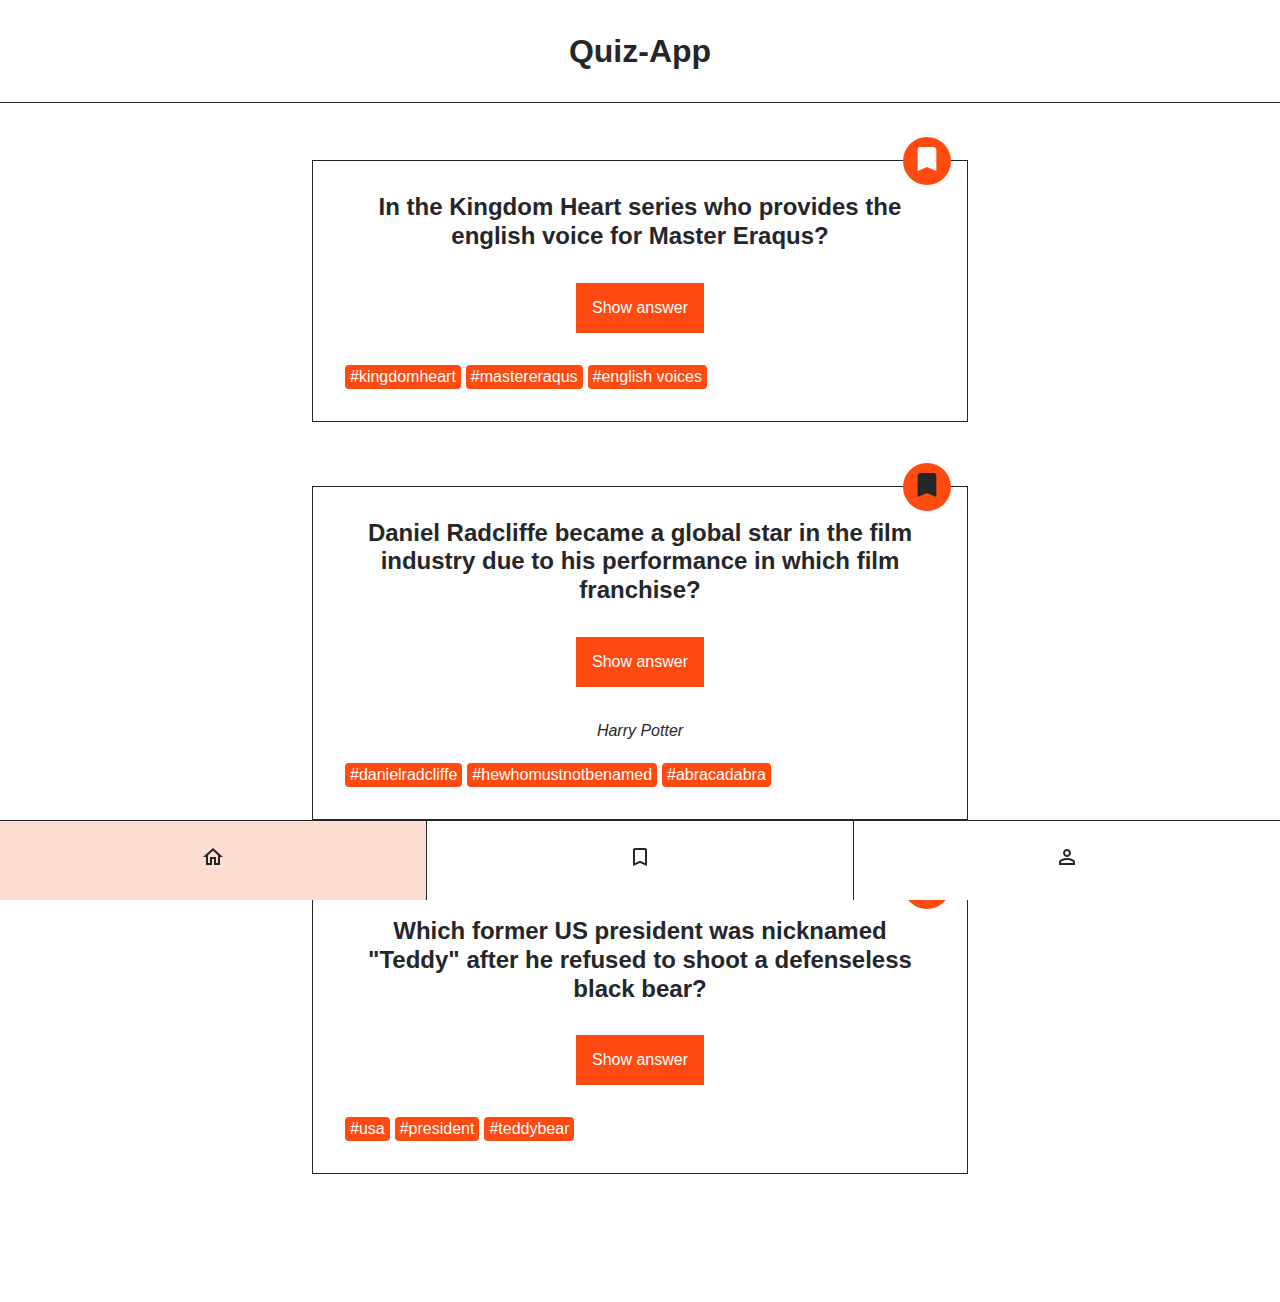
==== index.html @ 685d36dc "Initial commit" ====
<!DOCTYPE html>
<html lang="en">
  <head>
    <meta charset="UTF-8" />
    <meta http-equiv="X-UA-Compatible" content="IE=edge" />
    <meta name="viewport" content="width=device-width, initial-scale=1.0" />
    <title>Quiz-App</title>
    <link rel="stylesheet" href="./styles.css" />
  </head>
  <body>
    <header class="header">
      <h1 class="header__title">Quiz-App</h1>
    </header>
    <main>
      <ul class="card-list">
        <!--
                FIRST CARD
              -->
        <li class="card-list__item">
          <article class="card">
            <h2 class="card__question">
              In the Kingdom Heart series who provides the english voice for
              Master Eraqus?
            </h2>
            <button class="card__button-answer" type="button">
              Show answer
            </button>
            <p class="card__answer">Mark Hamill</p>
            <ul class="card__tag-list">
              <li class="card__tag-list-item">#kingdomheart</li>
              <li class="card__tag-list-item">#mastereraqus</li>
              <li class="card__tag-list-item">#english voices</li>
            </ul>
            <div class="card__button-bookmark">
              <button class="bookmark" aria-label="bookmark" type="button">
                <svg
                  class="bookmark__icon"
                  xmlns="http://www.w3.org/2000/svg"
                  viewbox="0 0 24 24"
                >
                  <path
                    d="M17 3H7c-1.1 0-2 .9-2 2v16l7-3 7 3V5c0-1.1-.9-2-2-2z"
                  />
                </svg>
              </button>
            </div>
          </article>
        </li>
        <!--
                SECOND CARD
              -->
        <li class="card-list__item">
          <article class="card">
            <h2 class="card__question">
              Daniel Radcliffe became a global star in the film industry due to
              his performance in which film franchise?
            </h2>
            <button class="card__button-answer" type="button">
              Show answer
            </button>
            <p class="card__answer card__answer--active">Harry Potter</p>
            <ul class="card__tag-list">
              <li class="card__tag-list-item">#danielradcliffe</li>
              <li class="card__tag-list-item">#hewhomustnotbenamed</li>
              <li class="card__tag-list-item">#abracadabra</li>
            </ul>
            <div class="card__button-bookmark">
              <button
                class="bookmark bookmark--active"
                aria-label="bookmark"
                type="button"
              >
                <svg
                  class="bookmark__icon"
                  xmlns="http://www.w3.org/2000/svg"
                  viewbox="0 0 24 24"
                >
                  <path
                    d="M17 3H7c-1.1 0-2 .9-2 2v16l7-3 7 3V5c0-1.1-.9-2-2-2z"
                  />
                </svg>
              </button>
            </div>
          </article>
        </li>
        <!--
                THIRD CARD
              -->
        <li class="card-list__item">
          <article class="card">
            <h2 class="card__question">
              Which former US president was nicknamed &quot;Teddy&quot; after he
              refused to shoot a defenseless black bear?
            </h2>
            <button class="card__button-answer" type="button">
              Show answer
            </button>
            <p class="card__answer">Theodore Roosevelt</p>
            <ul class="card__tag-list">
              <li class="card__tag-list-item">#usa</li>
              <li class="card__tag-list-item">#president</li>
              <li class="card__tag-list-item">#teddybear</li>
            </ul>
            <div class="card__button-bookmark">
              <button class="bookmark" aria-label="bookmark" type="button">
                <svg
                  class="bookmark__icon"
                  xmlns="http://www.w3.org/2000/svg"
                  viewbox="0 0 24 24"
                >
                  <path
                    d="M17 3H7c-1.1 0-2 .9-2 2v16l7-3 7 3V5c0-1.1-.9-2-2-2z"
                  />
                </svg>
              </button>
            </div>
          </article>
        </li>
      </ul>
    </main>

    <nav class="navigation">
      <ul class="navigation__list">
        <li class="navigation__list-item navigation__list-item--active">
          <a
            class="navigation__link"
            href="/index.html"
            aria-label="go to home page"
          >
            <svg
              xmlns="http://www.w3.org/2000/svg"
              height="24px"
              viewbox="0 0 24 24"
              width="24px"
            >
              <path
                d="M12 5.69l5 4.5V18h-2v-6H9v6H7v-7.81l5-4.5M12 3L2 12h3v8h6v-6h2v6h6v-8h3L12 3z"
              />
            </svg>
          </a>
        </li>
        <li class="navigation__list-item">
          <a
            class="navigation__link"
            href="/bookmarks.html"
            aria-label="go to bookmarks page"
          >
            <svg
              xmlns="http://www.w3.org/2000/svg"
              height="24px"
              viewbox="0 0 24 24"
              width="24px"
            >
              <path
                d="M17 3H7c-1.1 0-2 .9-2 2v16l7-3 7 3V5c0-1.1-.9-2-2-2zm0 15l-5-2.18L7 18V5h10v13z"
              />
            </svg>
          </a>
        </li>
        <li class="navigation__list-item">
          <a
            class="navigation__link"
            href="/profile.html"
            aria-label="go to profile page"
          >
            <svg
              xmlns="http://www.w3.org/2000/svg"
              height="24px"
              viewbox="0 0 24 24"
              width="24px"
            >
              <path
                d="M12 6c1.1 0 2 .9 2 2s-.9 2-2 2-2-.9-2-2 .9-2 2-2m0 9c2.7 0 5.8 1.29 6 2v1H6v-.99c.2-.72 3.3-2.01 6-2.01m0-11C9.79 4 8 5.79 8 8s1.79 4 4 4 4-1.79 4-4-1.79-4-4-4zm0 9c-2.67 0-8 1.34-8 4v3h16v-3c0-2.66-5.33-4-8-4z"
              />
            </svg>
          </a>
        </li>
      </ul>
    </nav>
  </body>
</html>
---- styles.css ----
@import "./global.css";

@import "./components/bookmark/bookmark.css";
@import "./components/card-list/card-list.css";
@import "./components/card/card.css";
@import "./components/header/header.css";
@import "./components/navigation/navigation.css";
@import "./components/profile/profile.css";
@import "./components/counter-list/counter-list.css";
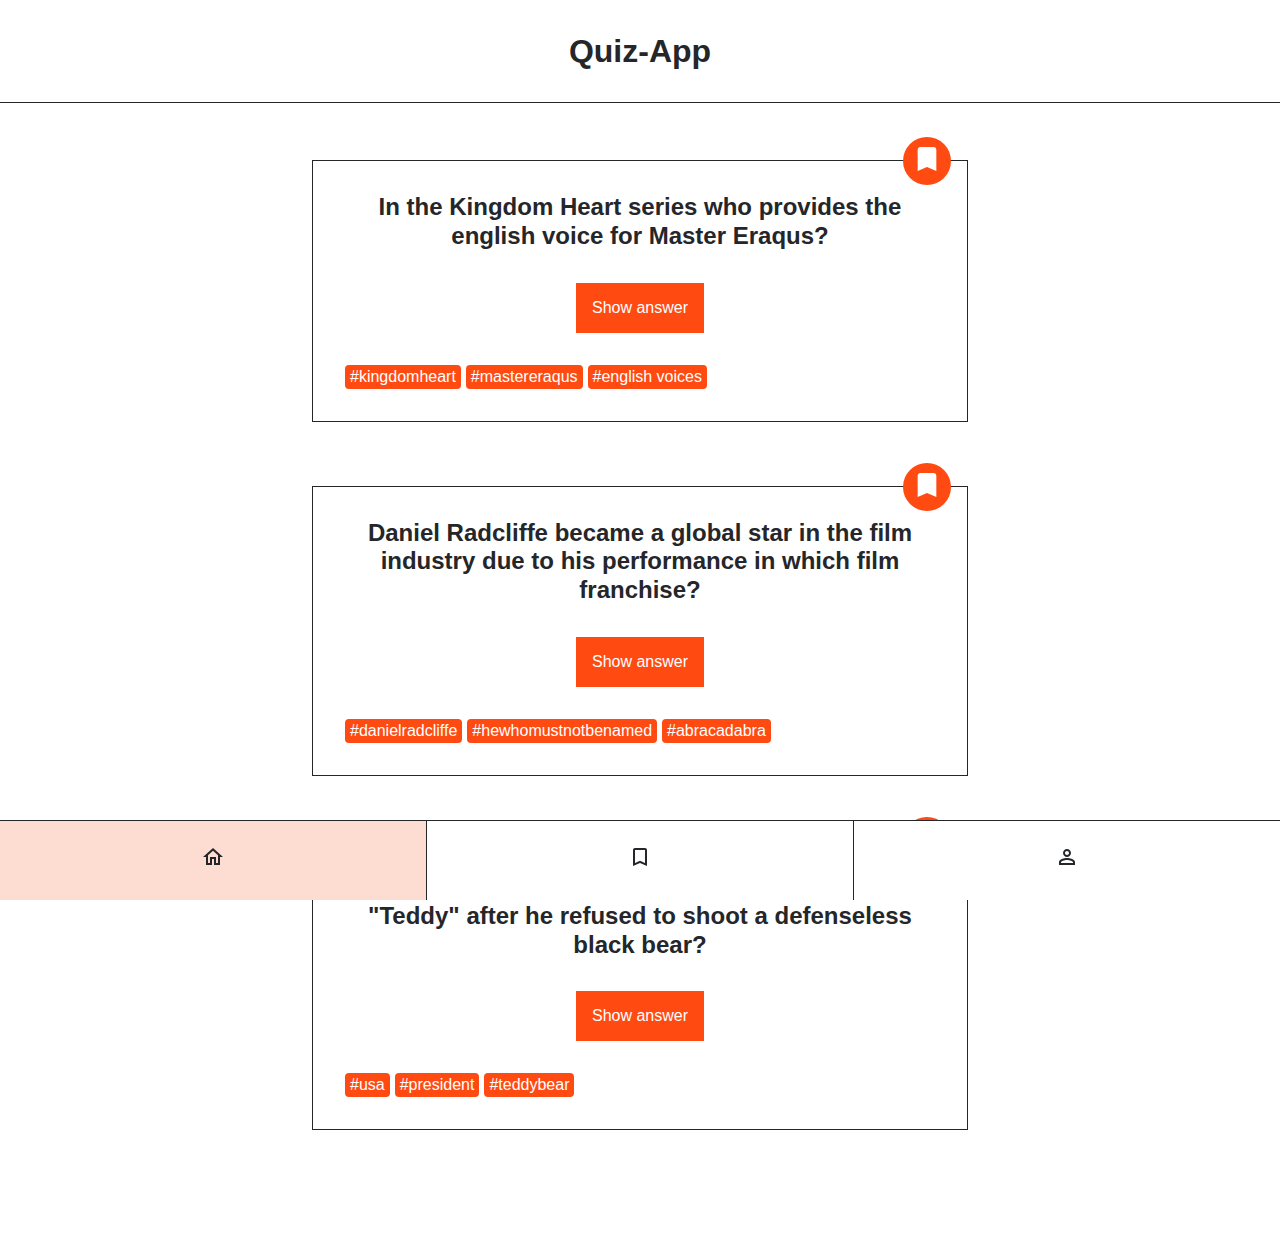
==== commit 4de53b14: "add tooglefunction" ====
--- a/index.html
+++ b/index.html
@@ -6,6 +6,7 @@
     <meta name="viewport" content="width=device-width, initial-scale=1.0" />
     <title>Quiz-App</title>
     <link rel="stylesheet" href="./styles.css" />
+    <script src="/index.js" defer></script>
   </head>
   <body>
     <header class="header">
@@ -22,21 +23,31 @@
               In the Kingdom Heart series who provides the english voice for
               Master Eraqus?
             </h2>
-            <button class="card__button-answer" type="button">
+            <button
+              class="card__button-answer"
+              type="button"
+              data-js="answer--button"
+            >
               Show answer
             </button>
-            <p class="card__answer">Mark Hamill</p>
+            <p class="card__answer" data-js="answer">Mark Hamill</p>
             <ul class="card__tag-list">
               <li class="card__tag-list-item">#kingdomheart</li>
               <li class="card__tag-list-item">#mastereraqus</li>
               <li class="card__tag-list-item">#english voices</li>
             </ul>
             <div class="card__button-bookmark">
-              <button class="bookmark" aria-label="bookmark" type="button">
+              <button
+                class="bookmark"
+                aria-label="bookmark"
+                type="button"
+                data-js="bookmark--button"
+              >
                 <svg
                   class="bookmark__icon"
                   xmlns="http://www.w3.org/2000/svg"
                   viewbox="0 0 24 24"
+                  data-js="bookmark--icon"
                 >
                   <path
                     d="M17 3H7c-1.1 0-2 .9-2 2v16l7-3 7 3V5c0-1.1-.9-2-2-2z"
@@ -55,10 +66,14 @@
               Daniel Radcliffe became a global star in the film industry due to
               his performance in which film franchise?
             </h2>
-            <button class="card__button-answer" type="button">
+            <button
+              class="card__button-answer"
+              type="button"
+              data-js="answer--button2"
+            >
               Show answer
             </button>
-            <p class="card__answer card__answer--active">Harry Potter</p>
+            <p class="card__answer" data-js="answer2">Harry Potter</p>
             <ul class="card__tag-list">
               <li class="card__tag-list-item">#danielradcliffe</li>
               <li class="card__tag-list-item">#hewhomustnotbenamed</li>
@@ -66,14 +81,16 @@
             </ul>
             <div class="card__button-bookmark">
               <button
-                class="bookmark bookmark--active"
+                class="bookmark"
                 aria-label="bookmark"
                 type="button"
+                data-js="bookmark--button2"
               >
                 <svg
                   class="bookmark__icon"
                   xmlns="http://www.w3.org/2000/svg"
                   viewbox="0 0 24 24"
+                  data-js="bookmark--icon2"
                 >
                   <path
                     d="M17 3H7c-1.1 0-2 .9-2 2v16l7-3 7 3V5c0-1.1-.9-2-2-2z"
@@ -92,21 +109,31 @@
               Which former US president was nicknamed &quot;Teddy&quot; after he
               refused to shoot a defenseless black bear?
             </h2>
-            <button class="card__button-answer" type="button">
+            <button
+              class="card__button-answer"
+              type="button"
+              data-js="answer--button3"
+            >
               Show answer
             </button>
-            <p class="card__answer">Theodore Roosevelt</p>
+            <p class="card__answer" data-js="answer3">Theodore Roosevelt</p>
             <ul class="card__tag-list">
               <li class="card__tag-list-item">#usa</li>
               <li class="card__tag-list-item">#president</li>
               <li class="card__tag-list-item">#teddybear</li>
             </ul>
             <div class="card__button-bookmark">
-              <button class="bookmark" aria-label="bookmark" type="button">
+              <button
+                class="bookmark"
+                aria-label="bookmark"
+                type="button"
+                data-js="bookmark--button3"
+              >
                 <svg
                   class="bookmark__icon"
                   xmlns="http://www.w3.org/2000/svg"
                   viewbox="0 0 24 24"
+                  data-js="bookmark--icon3"
                 >
                   <path
                     d="M17 3H7c-1.1 0-2 .9-2 2v16l7-3 7 3V5c0-1.1-.9-2-2-2z"
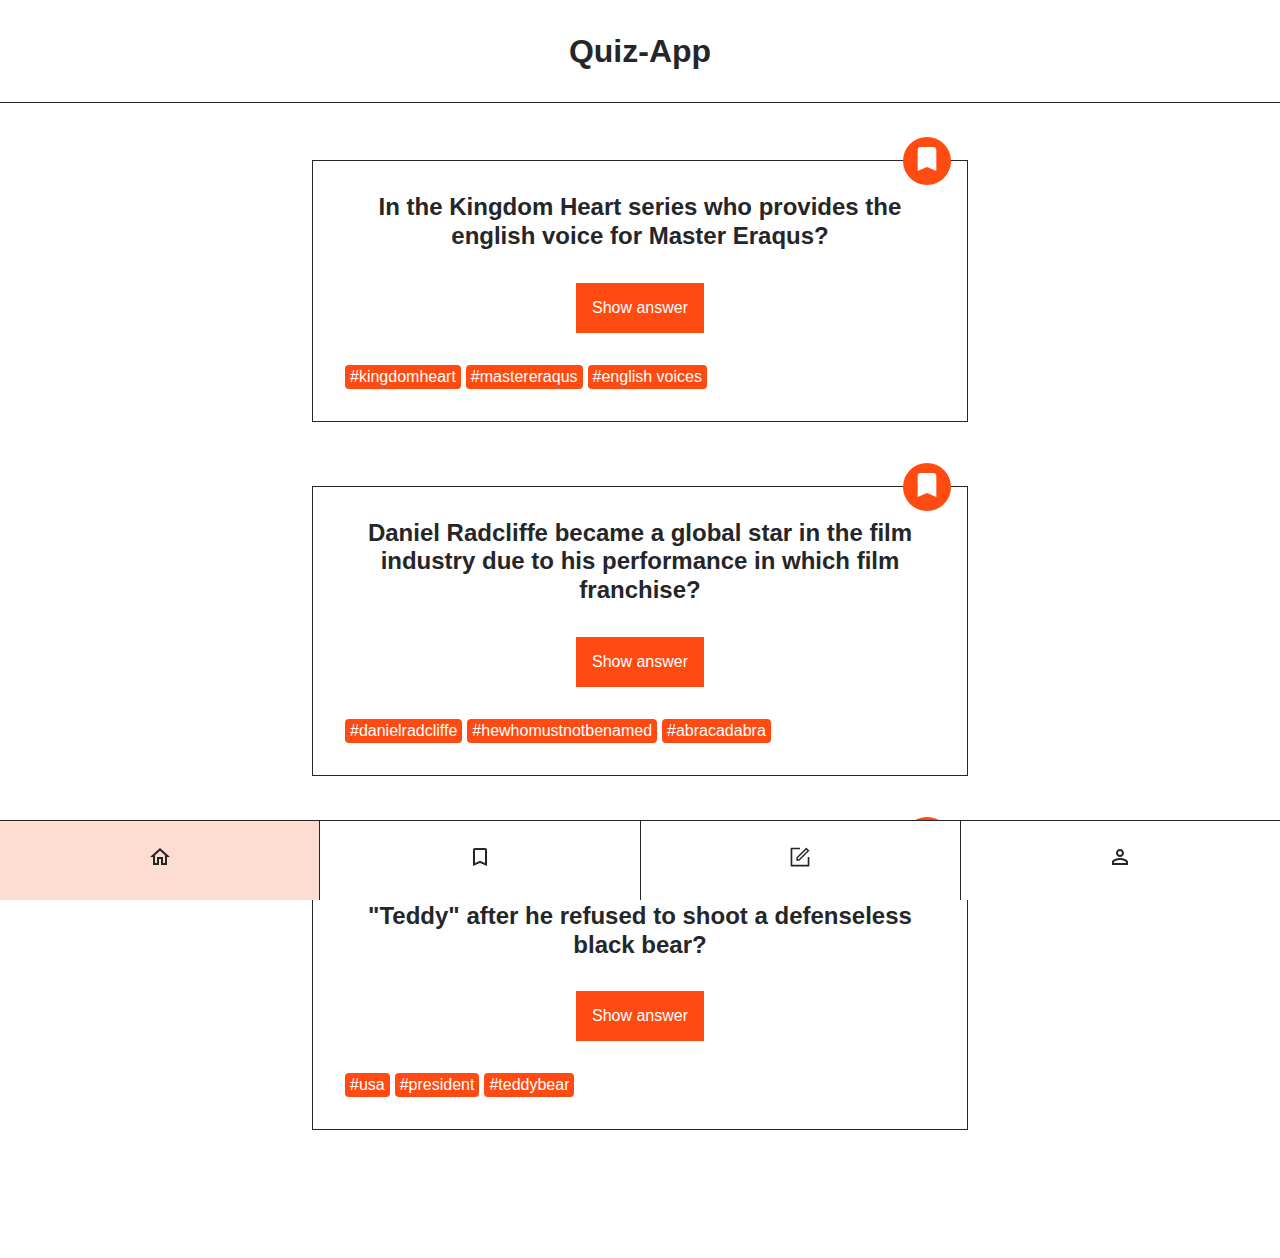
==== commit d159251c: "add formpage" ====
--- a/index.html
+++ b/index.html
@@ -187,6 +187,28 @@
         <li class="navigation__list-item">
           <a
             class="navigation__link"
+            href="/form.html"
+            aria-label="go to form page"
+          >
+            <svg
+              width="24px"
+              height="24px"
+              viewBox="0 0 1024 1024"
+              xmlns="http://www.w3.org/2000/svg"
+              class="icon"
+            >
+              <path
+                d="M904 512h-56c-4.4 0-8 3.6-8 8v320H184V184h320c4.4 0 8-3.6 8-8v-56c0-4.4-3.6-8-8-8H144c-17.7 0-32 14.3-32 32v736c0 17.7 14.3 32 32 32h736c17.7 0 32-14.3 32-32V520c0-4.4-3.6-8-8-8z"
+              />
+              <path
+                d="M355.9 534.9L354 653.8c-.1 8.9 7.1 16.2 16 16.2h.4l118-2.9c2-.1 4-.9 5.4-2.3l415.9-415c3.1-3.1 3.1-8.2 0-11.3L785.4 114.3c-1.6-1.6-3.6-2.3-5.7-2.3s-4.1.8-5.7 2.3l-415.8 415a8.3 8.3 0 0 0-2.3 5.6zm63.5 23.6L779.7 199l45.2 45.1-360.5 359.7-45.7 1.1.7-46.4z"
+              />
+            </svg>
+          </a>
+        </li>
+        <li class="navigation__list-item">
+          <a
+            class="navigation__link"
             href="/profile.html"
             aria-label="go to profile page"
           >
--- a/styles.css
+++ b/styles.css
@@ -7,3 +7,4 @@
 @import "./components/navigation/navigation.css";
 @import "./components/profile/profile.css";
 @import "./components/counter-list/counter-list.css";
+@import "./components/form/form.css";
